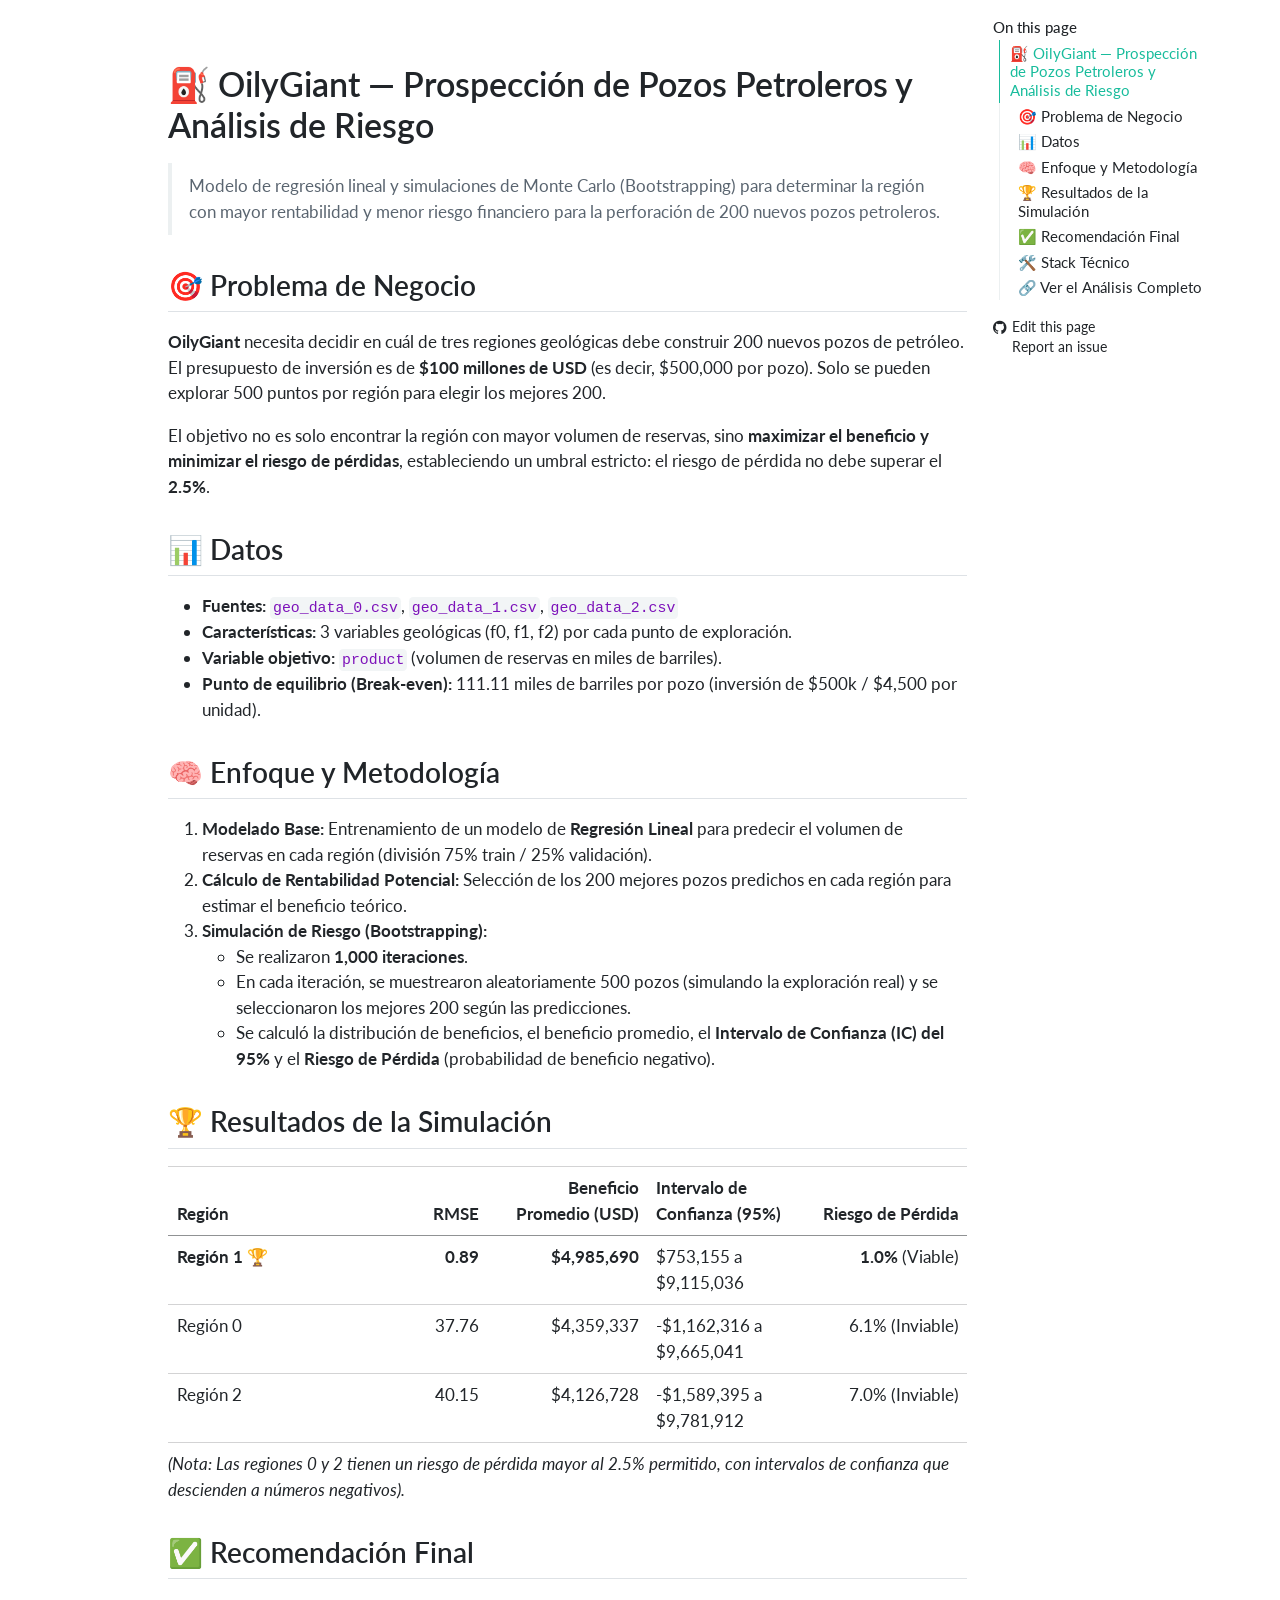
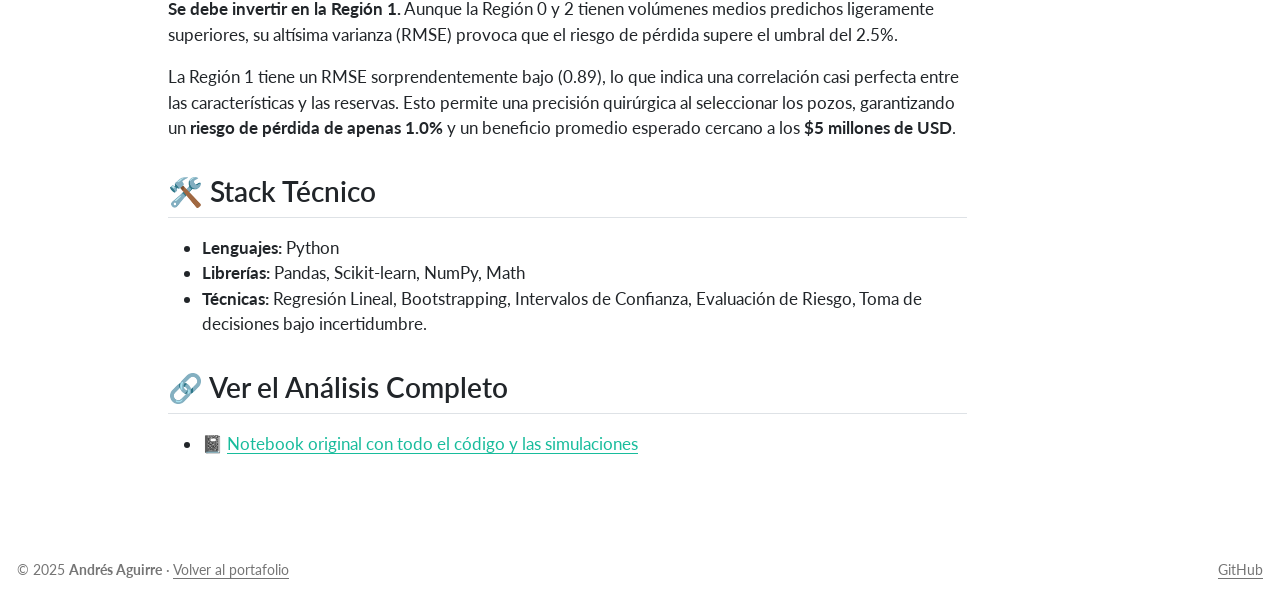
==== docs/README.html @ 96a45a3e "Añadida página web del proyecto Oilygiant" ====
<!DOCTYPE html>
<html xmlns="http://www.w3.org/1999/xhtml" lang="en" xml:lang="en"><head>

<meta charset="utf-8">
<meta name="generator" content="quarto-1.11.9">

<meta name="viewport" content="width=device-width, initial-scale=1.0, user-scalable=yes">


<title>readme – OilyGiant — Prospección de Pozos Petroleros</title>
<style>
/* Default styles provided by pandoc.
** See https://pandoc.org/MANUAL.html#variables-for-html for config info.
*/
span.smallcaps{font-variant: small-caps;}
div.columns{display: flex; gap: 1.5em;}
div.column{flex: auto;}
@media screen {
div.columns{gap: min(4vw, 1.5em);}
div.column{overflow-x: auto;}
}
div.hanging-indent{margin-left: 1.5em; text-indent: -1.5em;}
ul.task-list{list-style: none;}
ul.task-list li input[type="checkbox"] {
  width: 0.8em;
  margin: 0 0.8em 0.2em -1em; /* quarto-specific, see https://github.com/quarto-dev/quarto-cli/issues/4556 */ 
  vertical-align: middle;
}
</style>


<script src="site_libs/quarto-nav/quarto-nav.js"></script>
<script src="site_libs/clipboard/clipboard.min.js"></script>
<script src="site_libs/quarto-search/autocomplete.umd.js"></script>
<script src="site_libs/quarto-search/fuse.min.js"></script>
<script src="site_libs/quarto-search/quarto-search.js"></script>
<meta name="quarto:offset" content="./">
<script src="site_libs/quarto-html/quarto.js" type="module"></script>
<script src="site_libs/quarto-html/tabsets/tabsets.js" type="module"></script>
<script src="site_libs/quarto-html/scrollable-regions/scrollable-regions.js" type="module"></script>
<script src="site_libs/quarto-html/popper.min.js"></script>
<script src="site_libs/quarto-html/tippy.umd.min.js"></script>
<script src="site_libs/quarto-html/anchor.min.js"></script>
<link href="site_libs/quarto-html/tippy.css" rel="stylesheet">
<link href="site_libs/quarto-html/quarto-syntax-highlighting-63b5708e65d6cd79cd7618c58d0c21e7.css" rel="stylesheet" id="quarto-text-highlighting-styles">
<script src="site_libs/bootstrap/bootstrap.min.js"></script>
<link href="site_libs/bootstrap/bootstrap-icons.css" rel="stylesheet">
<link href="site_libs/bootstrap/bootstrap-cc5e3c4564e6a35ead1008eca639be7c.min.css" rel="stylesheet" append-hash="true" id="quarto-bootstrap" data-mode="light">
<script id="quarto-search-options" type="application/json">{
  "location": "sidebar",
  "copy-button": false,
  "collapse-after": 3,
  "panel-placement": "start",
  "type": "textbox",
  "limit": 50,
  "keyboard-shortcut": [
    "f",
    "/",
    "s"
  ],
  "show-item-context": false,
  "language": {
    "search-no-results-text": "No results",
    "search-matching-documents-text": "matching documents",
    "search-copy-link-title": "Copy link to search",
    "search-hide-matches-text": "Hide additional matches",
    "search-more-match-text": "more match in this document",
    "search-more-matches-text": "more matches in this document",
    "search-clear-button-title": "Clear",
    "search-text-placeholder": "",
    "search-detached-cancel-button-title": "Cancel",
    "search-submit-button-title": "Submit",
    "search-label": "Search"
  }
}</script>


</head>

<body class="quarto-light"><a id="quarto-skip-link" class="visually-hidden-focusable" href="#quarto-document-content">Skip to main content</a>

<div id="quarto-search-results"></div>
<!-- content -->
<div id="quarto-content" class="quarto-container page-columns page-rows-contents page-layout-article">
<!-- sidebar -->
<!-- margin-sidebar -->
    <div id="quarto-margin-sidebar" class="sidebar margin-sidebar">
        <nav id="TOC" role="doc-toc" aria-labelledby="toc-title" class="toc-active">
    <h2 id="toc-title">On this page</h2>
   
  <ul>
  <li><a href="#oilygiant-prospección-de-pozos-petroleros-y-análisis-de-riesgo" id="toc-oilygiant-prospección-de-pozos-petroleros-y-análisis-de-riesgo" class="nav-link active" data-scroll-target="#oilygiant-prospección-de-pozos-petroleros-y-análisis-de-riesgo">⛽ OilyGiant — Prospección de Pozos Petroleros y Análisis de Riesgo</a>
  <ul class="collapse">
  <li><a href="#problema-de-negocio" id="toc-problema-de-negocio" class="nav-link" data-scroll-target="#problema-de-negocio">🎯 Problema de Negocio</a></li>
  <li><a href="#datos" id="toc-datos" class="nav-link" data-scroll-target="#datos">📊 Datos</a></li>
  <li><a href="#enfoque-y-metodología" id="toc-enfoque-y-metodología" class="nav-link" data-scroll-target="#enfoque-y-metodología">🧠 Enfoque y Metodología</a></li>
  <li><a href="#resultados-de-la-simulación" id="toc-resultados-de-la-simulación" class="nav-link" data-scroll-target="#resultados-de-la-simulación">🏆 Resultados de la Simulación</a></li>
  <li><a href="#recomendación-final" id="toc-recomendación-final" class="nav-link" data-scroll-target="#recomendación-final">✅ Recomendación Final</a></li>
  <li><a href="#stack-técnico" id="toc-stack-técnico" class="nav-link" data-scroll-target="#stack-técnico">🛠️ Stack Técnico</a></li>
  <li><a href="#ver-el-análisis-completo" id="toc-ver-el-análisis-completo" class="nav-link" data-scroll-target="#ver-el-análisis-completo">🔗 Ver el Análisis Completo</a></li>
  </ul></li>
  </ul>
<div class="toc-actions"><ul><li><a href="https://github.com/andagui-ds/oilygiant-oil-well-investment/edit/main/README.MD" class="toc-action"><i class="bi bi-github"></i>Edit this page</a></li><li><a href="https://github.com/andagui-ds/oilygiant-oil-well-investment/issues/new" class="toc-action"><i class="bi empty"></i>Report an issue</a></li></ul></div></nav>
    </div>
<!-- main -->
<main class="content" id="quarto-document-content" tabindex="-1"><header id="title-block-header" class="quarto-title-block"></header>




<section id="oilygiant-prospección-de-pozos-petroleros-y-análisis-de-riesgo" class="level1">
<h1>⛽ OilyGiant — Prospección de Pozos Petroleros y Análisis de Riesgo</h1>
<blockquote class="blockquote">
<p>Modelo de regresión lineal y simulaciones de Monte Carlo (Bootstrapping) para determinar la región con mayor rentabilidad y menor riesgo financiero para la perforación de 200 nuevos pozos petroleros.</p>
</blockquote>
<section id="problema-de-negocio" class="level2">
<h2 class="anchored" data-anchor-id="problema-de-negocio">🎯 Problema de Negocio</h2>
<p><strong>OilyGiant</strong> necesita decidir en cuál de tres regiones geológicas debe construir 200 nuevos pozos de petróleo. El presupuesto de inversión es de <strong>$100 millones de USD</strong> (es decir, $500,000 por pozo). Solo se pueden explorar 500 puntos por región para elegir los mejores 200.</p>
<p>El objetivo no es solo encontrar la región con mayor volumen de reservas, sino <strong>maximizar el beneficio y minimizar el riesgo de pérdidas</strong>, estableciendo un umbral estricto: el riesgo de pérdida no debe superar el <strong>2.5%</strong>.</p>
</section>
<section id="datos" class="level2">
<h2 class="anchored" data-anchor-id="datos">📊 Datos</h2>
<ul>
<li><strong>Fuentes:</strong> <code>geo_data_0.csv</code>, <code>geo_data_1.csv</code>, <code>geo_data_2.csv</code></li>
<li><strong>Características:</strong> 3 variables geológicas (f0, f1, f2) por cada punto de exploración.</li>
<li><strong>Variable objetivo:</strong> <code>product</code> (volumen de reservas en miles de barriles).</li>
<li><strong>Punto de equilibrio (Break-even):</strong> 111.11 miles de barriles por pozo (inversión de $500k / $4,500 por unidad).</li>
</ul>
</section>
<section id="enfoque-y-metodología" class="level2">
<h2 class="anchored" data-anchor-id="enfoque-y-metodología">🧠 Enfoque y Metodología</h2>
<ol type="1">
<li><strong>Modelado Base:</strong> Entrenamiento de un modelo de <strong>Regresión Lineal</strong> para predecir el volumen de reservas en cada región (división 75% train / 25% validación).</li>
<li><strong>Cálculo de Rentabilidad Potencial:</strong> Selección de los 200 mejores pozos predichos en cada región para estimar el beneficio teórico.</li>
<li><strong>Simulación de Riesgo (Bootstrapping):</strong>
<ul>
<li>Se realizaron <strong>1,000 iteraciones</strong>.</li>
<li>En cada iteración, se muestrearon aleatoriamente 500 pozos (simulando la exploración real) y se seleccionaron los mejores 200 según las predicciones.</li>
<li>Se calculó la distribución de beneficios, el beneficio promedio, el <strong>Intervalo de Confianza (IC) del 95%</strong> y el <strong>Riesgo de Pérdida</strong> (probabilidad de beneficio negativo).</li>
</ul></li>
</ol>
</section>
<section id="resultados-de-la-simulación" class="level2">
<h2 class="anchored" data-anchor-id="resultados-de-la-simulación">🏆 Resultados de la Simulación</h2>
<table class="caption-top table">
<colgroup>
<col style="width: 20%">
<col style="width: 20%">
<col style="width: 20%">
<col style="width: 20%">
<col style="width: 20%">
</colgroup>
<thead>
<tr class="header">
<th style="text-align: left;">Región</th>
<th style="text-align: right;">RMSE</th>
<th style="text-align: right;">Beneficio Promedio (USD)</th>
<th style="text-align: left;">Intervalo de Confianza (95%)</th>
<th style="text-align: right;">Riesgo de Pérdida</th>
</tr>
</thead>
<tbody>
<tr class="odd">
<td style="text-align: left;"><strong>Región 1</strong> 🏆</td>
<td style="text-align: right;"><strong>0.89</strong></td>
<td style="text-align: right;"><strong>$4,985,690</strong></td>
<td style="text-align: left;">$753,155 a $9,115,036</td>
<td style="text-align: right;"><strong>1.0%</strong> (Viable)</td>
</tr>
<tr class="even">
<td style="text-align: left;">Región 0</td>
<td style="text-align: right;">37.76</td>
<td style="text-align: right;">$4,359,337</td>
<td style="text-align: left;">-$1,162,316 a $9,665,041</td>
<td style="text-align: right;">6.1% (Inviable)</td>
</tr>
<tr class="odd">
<td style="text-align: left;">Región 2</td>
<td style="text-align: right;">40.15</td>
<td style="text-align: right;">$4,126,728</td>
<td style="text-align: left;">-$1,589,395 a $9,781,912</td>
<td style="text-align: right;">7.0% (Inviable)</td>
</tr>
</tbody>
</table>
<p><em>(Nota: Las regiones 0 y 2 tienen un riesgo de pérdida mayor al 2.5% permitido, con intervalos de confianza que descienden a números negativos).</em></p>
</section>
<section id="recomendación-final" class="level2">
<h2 class="anchored" data-anchor-id="recomendación-final">✅ Recomendación Final</h2>
<p><strong>Se debe invertir en la Región 1.</strong> Aunque la Región 0 y 2 tienen volúmenes medios predichos ligeramente superiores, su altísima varianza (RMSE) provoca que el riesgo de pérdida supere el umbral del 2.5%.</p>
<p>La Región 1 tiene un RMSE sorprendentemente bajo (0.89), lo que indica una correlación casi perfecta entre las características y las reservas. Esto permite una precisión quirúrgica al seleccionar los pozos, garantizando un <strong>riesgo de pérdida de apenas 1.0%</strong> y un beneficio promedio esperado cercano a los <strong>$5 millones de USD</strong>.</p>
</section>
<section id="stack-técnico" class="level2">
<h2 class="anchored" data-anchor-id="stack-técnico">🛠️ Stack Técnico</h2>
<ul>
<li><strong>Lenguajes:</strong> Python</li>
<li><strong>Librerías:</strong> Pandas, Scikit-learn, NumPy, Math</li>
<li><strong>Técnicas:</strong> Regresión Lineal, Bootstrapping, Intervalos de Confianza, Evaluación de Riesgo, Toma de decisiones bajo incertidumbre.</li>
</ul>
</section>
<section id="ver-el-análisis-completo" class="level2">
<h2 class="anchored" data-anchor-id="ver-el-análisis-completo">🔗 Ver el Análisis Completo</h2>
<ul>
<li>📓 <a href="notebooks/analisis-oilygiant.ipynb">Notebook original con todo el código y las simulaciones</a></li>
</ul>


</section>
</section>

</main> <!-- /main -->
<script id="quarto-html-after-body" type="application/javascript">
  window.document.addEventListener("DOMContentLoaded", function (event) {
    const icon = "";
    const anchorJS = new window.AnchorJS();
    anchorJS.options = {
      placement: 'right',
      icon: icon
    };
    anchorJS.add('.anchored');
    const isCodeAnnotation = (el) => {
      for (const clz of el.classList) {
        if (clz.startsWith('code-annotation-')) {                     
          return true;
        }
      }
      return false;
    }
    const onCopySuccess = function(e) {
      // button target
      const button = e.trigger;
      // don't keep focus
      button.blur();
      // flash "checked"
      button.classList.add('code-copy-button-checked');
      var currentTitle = button.getAttribute("title");
      button.setAttribute("title", "Copied!");
      let tooltip;
      if (window.bootstrap) {
        button.setAttribute("data-bs-toggle", "tooltip");
        button.setAttribute("data-bs-placement", "left");
        button.setAttribute("data-bs-title", "Copied!");
        tooltip = new bootstrap.Tooltip(button, 
          { trigger: "manual", 
            customClass: "code-copy-button-tooltip",
            offset: [0, -8]});
        tooltip.show();    
      }
      setTimeout(function() {
        if (tooltip) {
          tooltip.hide();
          button.removeAttribute("data-bs-title");
          button.removeAttribute("data-bs-toggle");
          button.removeAttribute("data-bs-placement");
        }
        button.setAttribute("title", currentTitle);
        button.classList.remove('code-copy-button-checked');
      }, 1000);
      // clear code selection
      e.clearSelection();
    }
    const getTextToCopy = function(trigger) {
      const outerScaffold = trigger.parentElement.cloneNode(true);
      const codeEl = outerScaffold.querySelector('code');
      for (const childEl of codeEl.children) {
        if (isCodeAnnotation(childEl)) {
          childEl.remove();
        }
      }
      return codeEl.innerText;
    }
    const clipboard = new window.ClipboardJS('.code-copy-button:not([data-in-quarto-modal])', {
      text: getTextToCopy
    });
    clipboard.on('success', onCopySuccess);
    if (window.document.getElementById('quarto-embedded-source-code-modal')) {
      const clipboardModal = new window.ClipboardJS('.code-copy-button[data-in-quarto-modal]', {
        text: getTextToCopy,
        container: window.document.getElementById('quarto-embedded-source-code-modal')
      });
      clipboardModal.on('success', onCopySuccess);
    }
      var localhostRegex = new RegExp(/^(?:http|https):\/\/localhost\:?[0-9]*\//);
      var mailtoRegex = new RegExp(/^mailto:/);
        var filterRegex = new RegExp('/' + window.location.host + '/');
      var isInternal = (href) => {
          return filterRegex.test(href) || localhostRegex.test(href) || mailtoRegex.test(href);
      }
      // Inspect non-navigation links and adorn them if external
      window.quartoDecorateExternalLinks = function (root) {
     var links = (root || window.document).querySelectorAll('a[href]:not(.nav-link):not(.navbar-brand):not(.toc-action):not(.sidebar-link):not(.sidebar-item-toggle):not(.pagination-link):not(.no-external):not([aria-hidden]):not(.dropdown-item):not(.quarto-navigation-tool):not(.about-link)');
      for (var i=0; i<links.length; i++) {
        const link = links[i];
        if (!isInternal(link.href)) {
          // undo the damage that might have been done by quarto-nav.js in the case of
          // links that we want to consider external
          if (link.dataset.originalHref !== undefined) {
            link.href = link.dataset.originalHref;
          }
          if (!link.classList.contains('no-external-icon')) {
          }
        }
      }
      };
      window.quartoDecorateExternalLinks(window.document);
    // Esc closes the popup (WCAG 1.4.13) and focus leaving both trigger and
    // popup closes it (WCAG 2.4.11); tippy handles neither for interactive popups.
    const hideOnEscAndFocusOut = {
      name: 'hideOnEscAndFocusOut',
      defaultValue: true,
      fn(instance) {
        const dismiss = () => {
          // A show scheduled by the trigger delay would otherwise reopen it
          instance.clearDelayTimeouts();
          instance.hide();
        };
        const onKeyDown = (event) => {
          if (event.key !== 'Escape') {
            return;
          }
          // Keep Esc from also reaching page handlers (e.g. reveal.js overview),
          // except an open reveal.js slide menu, which Esc should close too.
          // The menu handles keys only when its keyboard option is on.
          const menuHandlesEsc = window.Reveal?.getPlugin?.('menu')?.isOpen() &&
            window.Reveal.getConfig().menu?.keyboard !== false;
          if (!menuHandlesEsc) {
            event.stopPropagation();
          }
          if (instance.popper.contains(window.document.activeElement)) {
            // Disabled while refocusing so the focus trigger does not reopen it
            instance.disable();
            instance.reference.focus();
            instance.enable();
          }
          dismiss();
        };
        const onFocusOut = (event) => {
          const target = event.relatedTarget;
          if (target && !instance.reference.contains(target) &&
              !instance.popper.contains(target)) {
            dismiss();
          }
        };
        // On the trigger too: a click trigger (code-annotations: select) has no
        // blur handling. Attached for the instance's lifetime so leaving the
        // trigger also cancels a show still pending on the trigger delay.
        instance.reference.addEventListener('focusout', onFocusOut);
        return {
          onShow() {
            window.document.addEventListener('keydown', onKeyDown, true);
            instance.popper.addEventListener('focusout', onFocusOut);
          },
          onHide() {
            window.document.removeEventListener('keydown', onKeyDown, true);
            instance.popper.removeEventListener('focusout', onFocusOut);
          },
          onDestroy() {
            instance.reference.removeEventListener('focusout', onFocusOut);
          },
        };
      },
    };
    function tippyHover(el, contentFn, onTriggerFn, onUntriggerFn) {
      const config = {
        allowHTML: true,
        maxWidth: 500,
        delay: 100,
        arrow: false,
        appendTo: function(el) {
            return el.parentElement;
        },
        interactive: true,
        interactiveBorder: 10,
        theme: 'quarto',
        placement: 'bottom-start',
        plugins: [hideOnEscAndFocusOut],
      };
      if (contentFn) {
        config.content = contentFn;
      }
      if (onTriggerFn) {
        config.onTrigger = onTriggerFn;
      }
      if (onUntriggerFn) {
        config.onUntrigger = onUntriggerFn;
      }
      window.tippy(el, config); 
    }
    const noterefs = window.document.querySelectorAll('a[role="doc-noteref"]');
    for (var i=0; i<noterefs.length; i++) {
      const ref = noterefs[i];
      tippyHover(ref, function() {
        // use id or data attribute instead here
        let href = ref.getAttribute('data-footnote-href') || ref.getAttribute('href');
        try { href = new URL(href).hash; } catch {}
        const id = href.replace(/^#\/?/, "");
        const note = window.document.getElementById(id);
        if (note) {
          return note.innerHTML;
        } else {
          return "";
        }
      });
    }
    const xrefs = window.document.querySelectorAll('a.quarto-xref');
    const processXRef = (id, note) => {
      // Strip column container classes
      const stripColumnClz = (el) => {
        el.classList.remove("page-full", "page-columns");
        if (el.children) {
          for (const child of el.children) {
            stripColumnClz(child);
          }
        }
      }
      stripColumnClz(note)
      if (id === null || id.startsWith('sec-')) {
        // Special case sections, only their first couple elements
        const container = document.createElement("div");
        if (note.children && note.children.length > 2) {
          container.appendChild(note.children[0].cloneNode(true));
          for (let i = 1; i < note.children.length; i++) {
            const child = note.children[i];
            if (child.tagName === "P" && child.innerText === "") {
              continue;
            } else {
              container.appendChild(child.cloneNode(true));
              break;
            }
          }
          if (window.Quarto?.typesetMath) {
            window.Quarto.typesetMath(container);
          }
          return container.innerHTML
        } else {
          if (window.Quarto?.typesetMath) {
            window.Quarto.typesetMath(note);
          }
          return note.innerHTML;
        }
      } else {
        // Remove any anchor links if they are present
        const anchorLink = note.querySelector('a.anchorjs-link');
        if (anchorLink) {
          anchorLink.remove();
        }
        if (window.Quarto?.typesetMath) {
          window.Quarto.typesetMath(note);
        }
        if (note.classList.contains("callout")) {
          return note.outerHTML;
        } else {
          return note.innerHTML;
        }
      }
    }
    for (var i=0; i<xrefs.length; i++) {
      const xref = xrefs[i];
      tippyHover(xref, undefined, function(instance) {
        instance.disable();
        let url = xref.getAttribute('href');
        let hash = undefined; 
        if (url.startsWith('#')) {
          hash = url;
        } else {
          try { hash = new URL(url).hash; } catch {}
        }
        if (hash) {
          const id = hash.replace(/^#\/?/, "");
          const note = window.document.getElementById(id);
          if (note !== null) {
            try {
              const html = processXRef(id, note.cloneNode(true));
              instance.setContent(html);
            } finally {
              instance.enable();
              instance.show();
            }
          } else {
            // See if we can fetch this
            fetch(url.split('#')[0])
            .then(res => res.text())
            .then(html => {
              const parser = new DOMParser();
              const htmlDoc = parser.parseFromString(html, "text/html");
              const note = htmlDoc.getElementById(id);
              if (note !== null) {
                const html = processXRef(id, note);
                instance.setContent(html);
              } 
            }).finally(() => {
              instance.enable();
              instance.show();
            });
          }
        } else {
          // See if we can fetch a full url (with no hash to target)
          // This is a special case and we should probably do some content thinning / targeting
          fetch(url)
          .then(res => res.text())
          .then(html => {
            const parser = new DOMParser();
            const htmlDoc = parser.parseFromString(html, "text/html");
            const note = htmlDoc.querySelector('main.content');
            if (note !== null) {
              // This should only happen for chapter cross references
              // (since there is no id in the URL)
              // remove the first header
              if (note.children.length > 0 && note.children[0].tagName === "HEADER") {
                note.children[0].remove();
              }
              const html = processXRef(null, note);
              instance.setContent(html);
            } 
          }).finally(() => {
            instance.enable();
            instance.show();
          });
        }
      }, function(instance) {
      });
    }
        let selectedAnnoteEl;
        const selectorForAnnotation = ( cell, annotation) => {
          let cellAttr = 'data-code-cell="' + cell + '"';
          let lineAttr = 'data-code-annotation="' +  annotation + '"';
          const selector = 'span[' + cellAttr + '][' + lineAttr + ']';
          return selector;
        }
        const selectCodeLines = (annoteEl) => {
          const doc = window.document;
          const targetCell = annoteEl.getAttribute("data-target-cell");
          const targetAnnotation = annoteEl.getAttribute("data-target-annotation");
          const annoteSpan = window.document.querySelector(selectorForAnnotation(targetCell, targetAnnotation));
          const lines = annoteSpan.getAttribute("data-code-lines").split(",");
          const lineIds = lines.map((line) => {
            return targetCell + "-" + line;
          })
          // Each band is positioned against its own containing block, which is
          // not the offsetParent of the lines, so place it from client rects.
          const placeBand = (band, firstEl, lastEl, codeBlock) => {
            const container = band.offsetParent;
            if (container === null) {
              return;
            }
            const containerRect = container.getBoundingClientRect();
            // Reveal.js scales slides with a transform, so convert client
            // pixels back to the CSS pixels of the container.
            const scale = containerRect.height / container.offsetHeight || 1;
            const firstRect = firstEl.getBoundingClientRect();
            const lastRect = lastEl.getBoundingClientRect();
            const top = (firstRect.top - containerRect.top) / scale - container.clientTop + container.scrollTop;
            const height = (lastRect.bottom - firstRect.top) / scale;
            band.style.top = top - 2 + "px";
            band.style.height = height + 4 + "px";
            if (codeBlock) {
              // Without the copy button wrapper, the containing block is wider
              // than the code block, so span the code block explicitly.
              const blockRect = codeBlock.getBoundingClientRect();
              band.style.left = (blockRect.left - containerRect.left) / scale - container.clientLeft + container.scrollLeft + "px";
              band.style.width = blockRect.width / scale + "px";
            }
          };
          if (lineIds.length > 0) {
            const el = window.document.getElementById(lineIds[0]);
            const lastEl = window.document.getElementById(lineIds[lineIds.length - 1]);
            const parent = el.parentElement.parentElement;
            // cook up a div (if necessary) and position it
            let div = window.document.getElementById("code-annotation-line-highlight");
            if (div === null) {
              div = window.document.createElement("div");
              div.setAttribute("id", "code-annotation-line-highlight");
              div.style.position = 'absolute';
              parent.appendChild(div);
            }
            placeBand(div, el, lastEl, parent.closest("div.sourceCode") || parent);
            let gutterDiv = window.document.getElementById("code-annotation-line-highlight-gutter");
            if (gutterDiv === null) {
              gutterDiv = window.document.createElement("div");
              gutterDiv.setAttribute("id", "code-annotation-line-highlight-gutter");
              gutterDiv.style.position = 'absolute';
              const codeCell = window.document.getElementById(targetCell);
              const gutter = codeCell.querySelector('.code-annotation-gutter');
              gutter.appendChild(gutterDiv);
            }
            placeBand(gutterDiv, el, lastEl);
            selectedAnnoteEl = annoteEl;
          }
        };
        const unselectCodeLines = () => {
          const elementsIds = ["code-annotation-line-highlight", "code-annotation-line-highlight-gutter"];
          elementsIds.forEach((elId) => {
            const div = window.document.getElementById(elId);
            if (div) {
              div.remove();
            }
          });
          selectedAnnoteEl = undefined;
        };
          // Handle positioning of the toggle
      window.addEventListener(
        "resize",
        throttle(() => {
          elRect = undefined;
          if (selectedAnnoteEl) {
            selectCodeLines(selectedAnnoteEl);
          }
        }, 10)
      );
      function throttle(fn, ms) {
      let throttle = false;
      let timer;
        return (...args) => {
          if(!throttle) { // first call gets through
              fn.apply(this, args);
              throttle = true;
          } else { // all the others get throttled
              if(timer) clearTimeout(timer); // cancel #2
              timer = setTimeout(() => {
                fn.apply(this, args);
                timer = throttle = false;
              }, ms);
          }
        };
      }
        // Attach click handler to the DT
        const annoteDls = window.document.querySelectorAll('dt[data-target-cell]');
        for (const annoteDlNode of annoteDls) {
          annoteDlNode.addEventListener('click', (event) => {
            const clickedEl = event.target;
            if (clickedEl !== selectedAnnoteEl) {
              unselectCodeLines();
              const activeEl = window.document.querySelector('dt[data-target-cell].code-annotation-active');
              if (activeEl) {
                activeEl.classList.remove('code-annotation-active');
              }
              selectCodeLines(clickedEl);
              clickedEl.classList.add('code-annotation-active');
            } else {
              // Unselect the line
              unselectCodeLines();
              clickedEl.classList.remove('code-annotation-active');
            }
          });
        }
    const findCites = (el) => {
      const parentEl = el.parentElement;
      if (parentEl) {
        const cites = parentEl.dataset.cites;
        if (cites) {
          return {
            el,
            cites: cites.split(' ')
          };
        } else {
          return findCites(el.parentElement)
        }
      } else {
        return undefined;
      }
    };
    var bibliorefs = window.document.querySelectorAll('a[role="doc-biblioref"]');
    for (var i=0; i<bibliorefs.length; i++) {
      const ref = bibliorefs[i];
      const citeInfo = findCites(ref);
      if (citeInfo) {
        tippyHover(citeInfo.el, function() {
          var popup = window.document.createElement('div');
          citeInfo.cites.forEach(function(cite) {
            var citeDiv = window.document.createElement('div');
            citeDiv.classList.add('hanging-indent');
            citeDiv.classList.add('csl-entry');
            var biblioDiv = window.document.getElementById('ref-' + cite);
            if (biblioDiv) {
              citeDiv.innerHTML = biblioDiv.innerHTML;
            }
            popup.appendChild(citeDiv);
          });
          return popup.innerHTML;
        });
      }
    }
  });
  </script>
  <script type="application/javascript">
  window.quartoScrollableRegionsLabels = {"code":"Scrollable code","output":"Scrollable output"};
  </script>
</div> <!-- /content -->
<footer class="footer">
  <div class="nav-footer">
    <div class="nav-footer-left">
<p>© 2025 <strong>Andrés Aguirre</strong> · <a href="https://andagui-ds.github.io/portfolio/">Volver al portafolio</a></p>
</div>   
    <div class="nav-footer-center">
      &nbsp;
    <div class="toc-actions d-sm-block d-md-none"><ul><li><a href="https://github.com/andagui-ds/oilygiant-oil-well-investment/edit/main/README.MD" class="toc-action"><i class="bi bi-github"></i>Edit this page</a></li><li><a href="https://github.com/andagui-ds/oilygiant-oil-well-investment/issues/new" class="toc-action"><i class="bi empty"></i>Report an issue</a></li></ul></div></div>
    <div class="nav-footer-right">
<p><a href="https://github.com/andagui-ds/oilygiant-oil-well-investment">GitHub</a></p>
</div>
  </div>
</footer>




</body></html>
---- docs/site_libs/quarto-html/tippy.css ----
.tippy-box[data-animation=fade][data-state=hidden]{opacity:0}[data-tippy-root]{max-width:calc(100vw - 10px)}.tippy-box{position:relative;background-color:#333;color:#fff;border-radius:4px;font-size:14px;line-height:1.4;white-space:normal;outline:0;transition-property:transform,visibility,opacity}.tippy-box[data-placement^=top]>.tippy-arrow{bottom:0}.tippy-box[data-placement^=top]>.tippy-arrow:before{bottom:-7px;left:0;border-width:8px 8px 0;border-top-color:initial;transform-origin:center top}.tippy-box[data-placement^=bottom]>.tippy-arrow{top:0}.tippy-box[data-placement^=bottom]>.tippy-arrow:before{top:-7px;left:0;border-width:0 8px 8px;border-bottom-color:initial;transform-origin:center bottom}.tippy-box[data-placement^=left]>.tippy-arrow{right:0}.tippy-box[data-placement^=left]>.tippy-arrow:before{border-width:8px 0 8px 8px;border-left-color:initial;right:-7px;transform-origin:center left}.tippy-box[data-placement^=right]>.tippy-arrow{left:0}.tippy-box[data-placement^=right]>.tippy-arrow:before{left:-7px;border-width:8px 8px 8px 0;border-right-color:initial;transform-origin:center right}.tippy-box[data-inertia][data-state=visible]{transition-timing-function:cubic-bezier(.54,1.5,.38,1.11)}.tippy-arrow{width:16px;height:16px;color:#333}.tippy-arrow:before{content:"";position:absolute;border-color:transparent;border-style:solid}.tippy-content{position:relative;padding:5px 9px;z-index:1}
---- docs/site_libs/quarto-html/quarto-syntax-highlighting-63b5708e65d6cd79cd7618c58d0c21e7.css ----
/* quarto syntax highlight colors */
:root {
  --quarto-hl-ot-color: #003B4F;
  --quarto-hl-at-color: #657422;
  --quarto-hl-ss-color: #20794D;
  --quarto-hl-an-color: #5E5E5E;
  --quarto-hl-fu-color: #4758AB;
  --quarto-hl-st-color: #20794D;
  --quarto-hl-cf-color: #003B4F;
  --quarto-hl-op-color: #5E5E5E;
  --quarto-hl-er-color: #AD0000;
  --quarto-hl-bn-color: #AD0000;
  --quarto-hl-al-color: #AD0000;
  --quarto-hl-va-color: #111111;
  --quarto-hl-bu-color: inherit;
  --quarto-hl-ex-color: inherit;
  --quarto-hl-pp-color: #AD0000;
  --quarto-hl-in-color: #5E5E5E;
  --quarto-hl-vs-color: #20794D;
  --quarto-hl-wa-color: #5E5E5E;
  --quarto-hl-do-color: #5E5E5E;
  --quarto-hl-im-color: #00769E;
  --quarto-hl-ch-color: #20794D;
  --quarto-hl-dt-color: #AD0000;
  --quarto-hl-fl-color: #AD0000;
  --quarto-hl-co-color: #5E5E5E;
  --quarto-hl-cv-color: #5E5E5E;
  --quarto-hl-cn-color: #8f5902;
  --quarto-hl-sc-color: #5E5E5E;
  --quarto-hl-dv-color: #AD0000;
  --quarto-hl-kw-color: #003B4F;
}

/* other quarto variables */
:root {
  --quarto-font-monospace: SFMono-Regular, Menlo, Monaco, Consolas, "Liberation Mono", "Courier New", monospace;
}

/* syntax highlight based on Pandoc's rules */
pre > code.sourceCode > span {
  color: #003B4F;
}

code.sourceCode > span {
  color: #003B4F;
}

div.sourceCode,
div.sourceCode pre.sourceCode {
  color: #003B4F;
}

/* Normal */
code span {
  color: #003B4F;
}

/* Alert */
code span.al {
  color: #AD0000;
  font-style: inherit;
}

/* Annotation */
code span.an {
  color: #5E5E5E;
  font-style: inherit;
}

/* Attribute */
code span.at {
  color: #657422;
  font-style: inherit;
}

/* BaseN */
code span.bn {
  color: #AD0000;
  font-style: inherit;
}

/* BuiltIn */
code span.bu {
  font-style: inherit;
}

/* ControlFlow */
code span.cf {
  color: #003B4F;
  font-weight: bold;
  font-style: inherit;
}

/* Char */
code span.ch {
  color: #20794D;
  font-style: inherit;
}

/* Constant */
code span.cn {
  color: #8f5902;
  font-style: inherit;
}

/* Comment */
code span.co {
  color: #5E5E5E;
  font-style: inherit;
}

/* CommentVar */
code span.cv {
  color: #5E5E5E;
  font-style: italic;
}

/* Documentation */
code span.do {
  color: #5E5E5E;
  font-style: italic;
}

/* DataType */
code span.dt {
  color: #AD0000;
  font-style: inherit;
}

/* DecVal */
code span.dv {
  color: #AD0000;
  font-style: inherit;
}

/* Error */
code span.er {
  color: #AD0000;
  font-style: inherit;
}

/* Extension */
code span.ex {
  font-style: inherit;
}

/* Float */
code span.fl {
  color: #AD0000;
  font-style: inherit;
}

/* Function */
code span.fu {
  color: #4758AB;
  font-style: inherit;
}

/* Import */
code span.im {
  color: #00769E;
  font-style: inherit;
}

/* Information */
code span.in {
  color: #5E5E5E;
  font-style: inherit;
}

/* Keyword */
code span.kw {
  color: #003B4F;
  font-weight: bold;
  font-style: inherit;
}

/* Operator */
code span.op {
  color: #5E5E5E;
  font-style: inherit;
}

/* Other */
code span.ot {
  color: #003B4F;
  font-style: inherit;
}

/* Preprocessor */
code span.pp {
  color: #AD0000;
  font-style: inherit;
}

/* SpecialChar */
code span.sc {
  color: #5E5E5E;
  font-style: inherit;
}

/* SpecialString */
code span.ss {
  color: #20794D;
  font-style: inherit;
}

/* String */
code span.st {
  color: #20794D;
  font-style: inherit;
}

/* Variable */
code span.va {
  color: #111111;
  font-style: inherit;
}

/* VerbatimString */
code span.vs {
  color: #20794D;
  font-style: inherit;
}

/* Warning */
code span.wa {
  color: #5E5E5E;
  font-style: italic;
}

.prevent-inlining {
  content: "</";
}

/*# sourceMappingURL=054cc16b9e9817627be6994582d2ffb5.css.map */
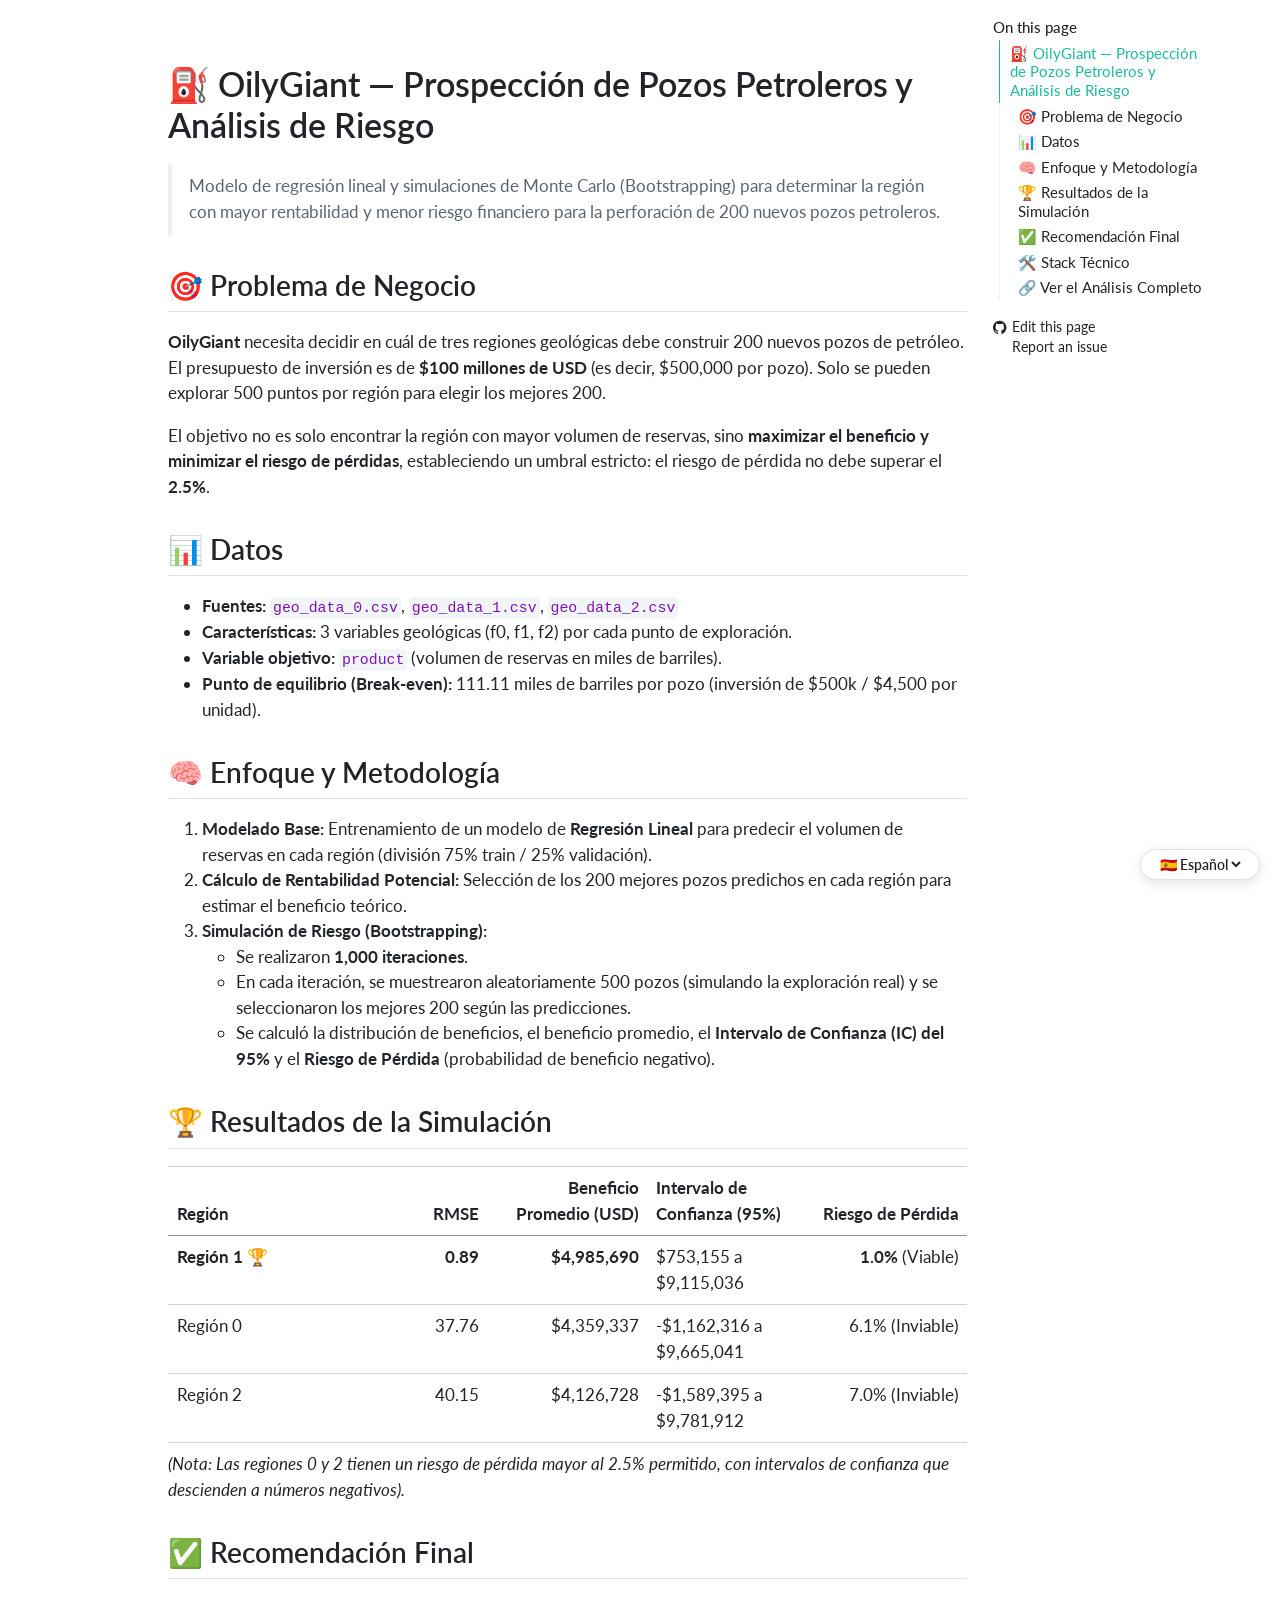
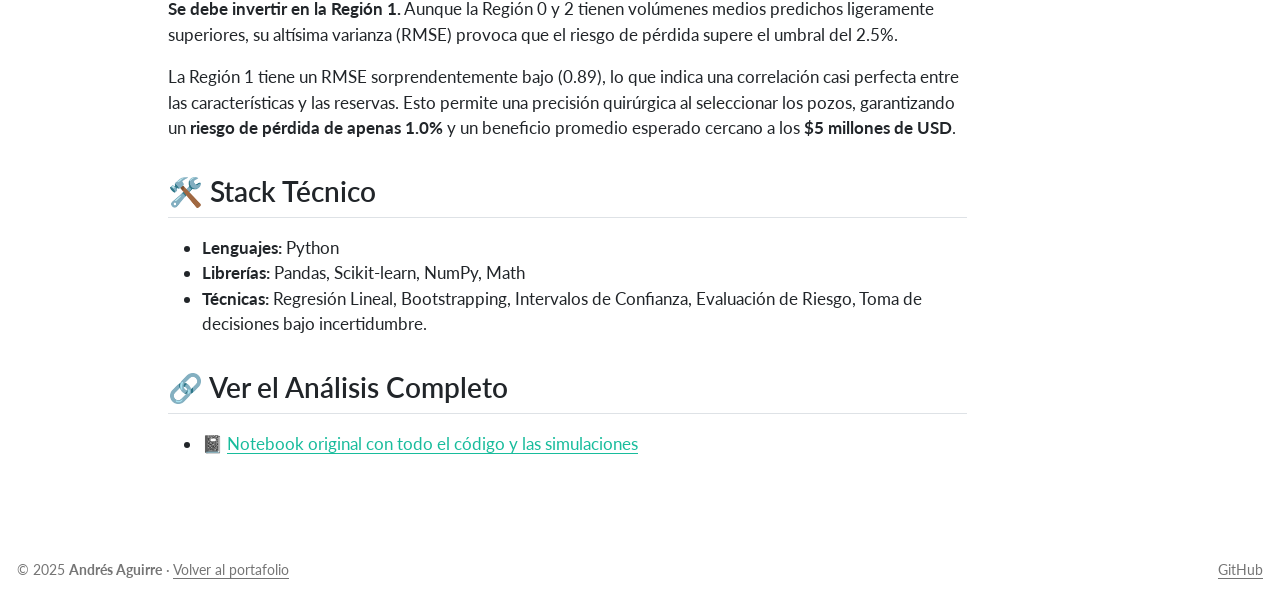
==== commit bc849632: "feat: añadido traductor al proyecto" ====
--- a/docs/README.html
+++ b/docs/README.html
@@ -209,6 +209,137 @@
 </section>
 
 </main> <!-- /main -->
+<!-- ESTILOS PARA OCULTAR LA BARRA SUPERIOR DE GOOGLE -->
+
+<style>
+
+    /* Oculta el iframe del banner superior */
+
+    .goog-te-banner-frame.skiptranslate {
+
+        display: none !important;
+
+        visibility: hidden !important;
+
+    }
+
+
+
+    /* Oculta el contenedor general y los tooltips flotantes */
+
+    .skiptranslate {
+
+        display: none !important;
+
+    }
+
+
+
+    #goog-gt-tt,
+
+    .goog-te-balloon-frame {
+
+        display: none !important;
+
+    }
+
+
+
+    /* Corrige el salto que provoca la barra al cargar */
+
+    body {
+
+        top: 0px !important;
+
+        position: static !important;
+
+    }
+
+</style>
+
+
+
+<!-- Contenedor del selector de idioma personalizado -->
+
+<div id="translate-container" style="position: fixed; bottom: 20px; right: 20px; z-index: 9999; background: var(--bs-body-bg); border: 1px solid var(--bs-border-color); border-radius: 50px; padding: 5px 15px; display: flex; align-items: center; box-shadow: 0 4px 12px rgba(0,0,0,0.1);">
+
+
+
+    <select id="lang-select" onchange="changeLanguage(this.value)" style="background: transparent; border: none; color: var(--bs-body-color); font-weight: 600; font-size: 14px; cursor: pointer; outline: none;">
+
+        <option value="es" style="color: black;">🇪🇸 Español</option>
+
+        <option value="en" style="color: black;">🇺🇸 English</option>
+
+    </select>
+
+
+
+</div>
+
+
+
+<!-- Widget de Google oculto (solo lo usamos para que haga la traducción de fondo) -->
+
+<div id="google_translate_element" style="display:none;"></div>
+
+
+
+<script type="text/javascript">
+
+    function googleTranslateElementInit() {
+
+        new google.translate.TranslateElement({ pageLanguage: 'es', includedLanguages: 'en' }, 'google_translate_element');
+
+    }
+
+
+
+    function changeLanguage(lang) {
+
+        if (lang === 'en') {
+
+            // Pone la cookie para traducir al inglés
+
+            document.cookie = "googtrans=/es/en; path=/;";
+
+        } else {
+
+            // Borra la cookie para volver al español
+
+            document.cookie = "googtrans=; expires=Thu, 01 Jan 1970 00:00:00 UTC; path=/;";
+
+            document.cookie = "googtrans=; expires=Thu, 01 Jan 1970 00:00:00 UTC; path=/; domain=." + window.location.hostname;
+
+        }
+
+        window.location.reload(); // Recarga para aplicar el cambio
+
+    }
+
+
+
+    // Al cargar la página, revisa si ya está en inglés para marcar la opción correcta
+
+    document.addEventListener("DOMContentLoaded", function () {
+
+        const cookieValue = document.cookie.split('; ').find(row => row.startsWith('googtrans='));
+
+        if (cookieValue && cookieValue.includes('/es/en')) {
+
+            document.getElementById('lang-select').value = 'en';
+
+        } else {
+
+            document.getElementById('lang-select').value = 'es';
+
+        }
+
+    });
+
+</script>
+
+<script type="text/javascript" src="//translate.google.com/translate_a/element.js?cb=googleTranslateElementInit"></script>
 <script id="quarto-html-after-body" type="application/javascript">
   window.document.addEventListener("DOMContentLoaded", function (event) {
     const icon = "";
